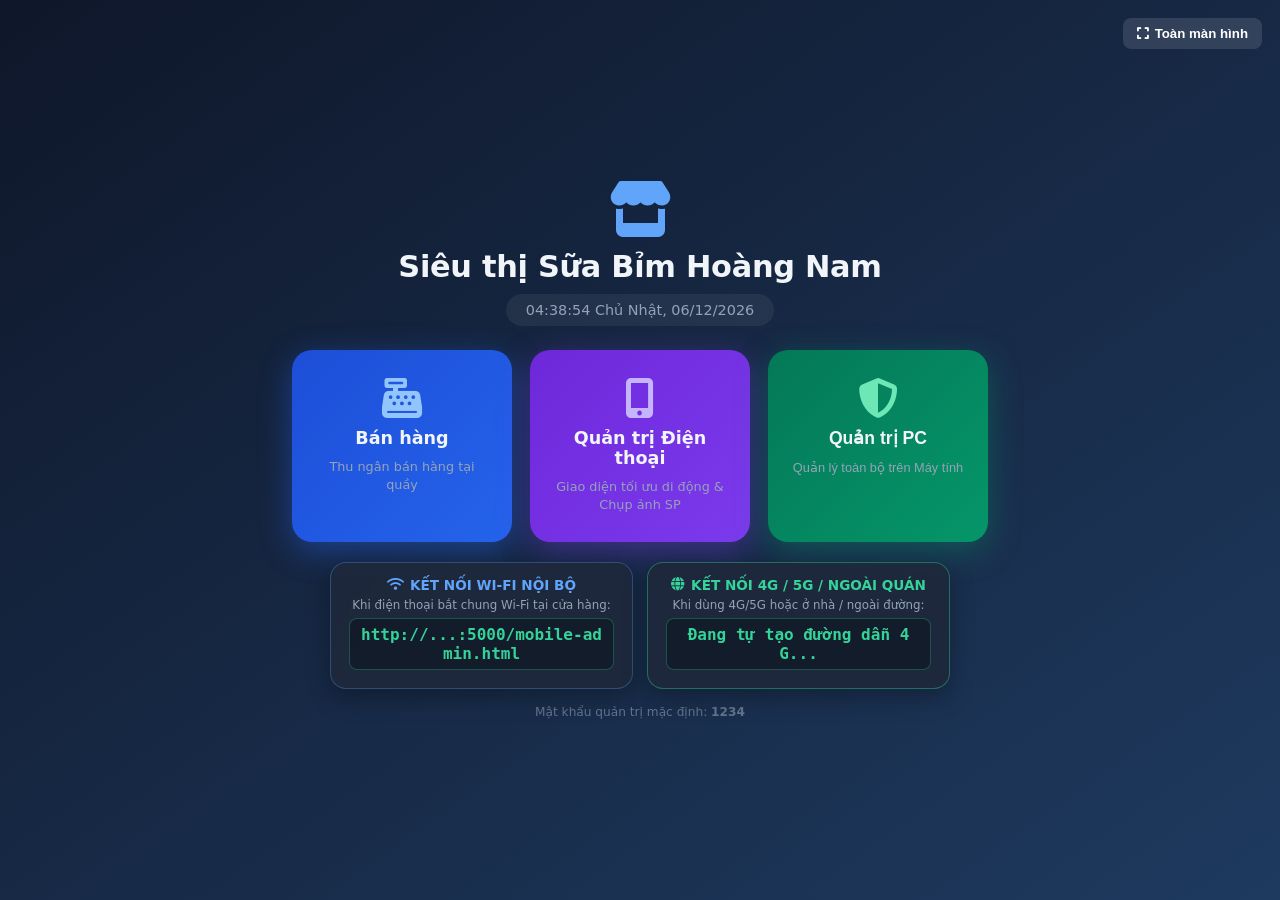
==== index.html @ cebfbf66 "Create index.html" ====
<!DOCTYPE html>
<html lang="vi">
<head>
  <meta charset="UTF-8"/>
  <meta name="viewport" content="width=device-width, initial-scale=1.0"/>
  <title>Siêu thị Sữa Bỉm Hoàng Nam - POS App</title>
  
  <!-- PWA Meta & Manifest -->
  <link rel="manifest" href="manifest.json"/>
  <meta name="theme-color" content="#1e293b"/>
  <link rel="apple-touch-icon" href="icons/icon.svg"/>
  <meta name="apple-mobile-web-app-capable" content="yes"/>
  <meta name="apple-mobile-web-app-status-bar-style" content="black-translucent"/>

  <link rel="stylesheet" href="https://cdnjs.cloudflare.com/ajax/libs/font-awesome/6.5.0/css/all.min.css"/>
  <style>
    *{margin:0;padding:0;box-sizing:border-box}
    body{font-family:'Segoe UI',system-ui,sans-serif;background:linear-gradient(145deg,#0f172a,#1e3a5f);min-height:100vh;display:flex;flex-direction:column;align-items:center;justify-content:center;color:#f1f5f9;padding:20px;position:relative}
    
    .top-actions { position: absolute; top: 18px; right: 18px; display: flex; gap: 10px; }
    .top-act-btn { background: rgba(255,255,255,.12); color: #fff; border: none; padding: 8px 14px; border-radius: 8px; font-size: .83rem; font-weight: 600; cursor: pointer; display: inline-flex; align-items: center; gap: 6px; backdrop-filter: blur(4px); transition: background .2s; }
    .top-act-btn:hover { background: rgba(255,255,255,.25); }

    .brand{text-align:center;margin-bottom:24px}
    .brand-icon{font-size:3.5rem;color:#60a5fa;margin-bottom:12px;display:block}
    .brand h1{font-size:1.9rem;font-weight:800;letter-spacing:-.3px;margin-bottom:6px}
    .brand .clock{font-size:.9rem;color:#94a3b8;background:rgba(255,255,255,.06);padding:8px 20px;border-radius:999px;display:inline-block;margin-top:4px}
    .cards{display:flex;gap:18px;flex-wrap:wrap;justify-content:center;margin-bottom:20px}
    .lcard{
      width:220px;padding:28px 22px;border-radius:20px;cursor:pointer;
      display:flex;flex-direction:column;align-items:center;gap:10px;text-align:center;
      transition:transform .22s,box-shadow .22s;text-decoration:none;border:none;
    }
    .lcard i{font-size:2.5rem}
    .lcard h2{font-size:1.1rem;font-weight:800;color:#f1f5f9}
    .lcard p{font-size:.8rem;color:#94a3b8;line-height:1.4}
    
    .lcard.pos{background:linear-gradient(135deg,#1d4ed8,#2563eb);box-shadow:0 8px 32px rgba(37,99,235,.45)}
    .lcard.pos i{color:#93c5fd}
    .lcard.pos:hover{transform:translateY(-6px);box-shadow:0 16px 40px rgba(37,99,235,.55)}
    
    .lcard.admin{background:linear-gradient(135deg,#047857,#059669);box-shadow:0 8px 32px rgba(5,150,105,.4)}
    .lcard.admin i{color:#6ee7b7}
    .lcard.admin:hover{transform:translateY(-6px);box-shadow:0 16px 40px rgba(5,150,105,.5)}

    .lcard.mobile-admin{background:linear-gradient(135deg,#6d28d9,#7c3aed);box-shadow:0 8px 32px rgba(124,58,237,.4)}
    .lcard.mobile-admin i{color:#c4b5fd}
    .lcard.mobile-admin:hover{transform:translateY(-6px);box-shadow:0 16px 40px rgba(124,58,237,.5)}

    /* NETWORK IP & 4G BANNER */
    .network-grid { display: grid; grid-template-columns: 1fr 1fr; gap: 14px; max-width: 620px; width: 100%; margin-bottom: 16px; }
    .network-banner {
      background: rgba(30,41,59,.9); border: 1.5px solid rgba(96,165,250,.3); border-radius: 16px;
      padding: 14px 18px; text-align: center; box-shadow: 0 8px 24px rgba(0,0,0,.3); backdrop-filter: blur(8px);
    }
    .network-banner-title { font-size: .85rem; font-weight: 700; color: #60a5fa; margin-bottom: 4px; display: flex; align-items: center; justify-content: center; gap: 6px; }
    .network-url-box { font-family: monospace; font-size: 1rem; font-weight: 800; color: #34d399; background: rgba(0,0,0,.3); padding: 6px 10px; border-radius: 8px; display: inline-block; margin: 4px 0; border: 1px solid rgba(52,211,153,.3); user-select: all; word-break: break-all; }
    .network-desc { font-size: .74rem; color: #94a3b8; line-height: 1.4; }

    .footer-note{font-size:.76rem;color:#64748b;text-align:center}

    /* Password overlay */
    .pass-overlay{position:fixed;inset:0;background:rgba(0,0,0,.65);display:none;align-items:center;justify-content:center;z-index:999;backdrop-filter:blur(4px)}
    .pass-overlay.open{display:flex}
    .pass-box{background:#1e293b;border:1px solid rgba(255,255,255,.12);border-radius:20px;padding:36px;width:100%;max-width:360px;text-align:center;box-shadow:0 24px 60px rgba(0,0,0,.5)}
    .pass-icon{width:64px;height:64px;background:rgba(5,150,105,.2);border-radius:50%;display:flex;align-items:center;justify-content:center;margin:0 auto 18px;font-size:1.6rem;color:#34d399}
    .pass-box h3{font-size:1.1rem;font-weight:700;margin-bottom:18px;color:#f1f5f9}
    .pass-box input{width:100%;padding:12px 16px;border-radius:10px;border:1.5px solid rgba(255,255,255,.15);background:rgba(255,255,255,.07);color:#f1f5f9;font-size:1rem;margin-bottom:8px;text-align:center;letter-spacing:4px;font-size:1.2rem}
    .pass-box input:focus{outline:none;border-color:#34d399}
    .pass-err{color:#f87171;font-size:.82rem;height:18px;margin-bottom:10px}
    .pass-btns{display:flex;gap:10px}
    .pass-btns button{flex:1;padding:11px;border-radius:99px;font-size:.9rem;font-weight:700;cursor:pointer;border:none;transition:opacity .18s}
    .pass-btns .cancel{background:rgba(255,255,255,.1);color:#94a3b8}
    .pass-btns .cancel:hover{background:rgba(255,255,255,.16)}
    .pass-btns .ok{background:#059669;color:#fff}
    .pass-btns .ok:hover{background:#047857}

    @media(max-width:600px){.network-grid{grid-template-columns:1fr}.cards{flex-direction:column}.lcard{width:100%;max-width:320px}}
  </style>
</head>
<body>

<div class="top-actions">
  <button class="top-act-btn" id="btnPwaInstall" onclick="triggerPwaInstall()" style="display:none;background:#2563eb;">
    <i class="fas fa-download"></i> Cài Đặt App
  </button>
  <button class="top-act-btn" onclick="toggleFullScreen()">
    <i class="fas fa-expand"></i> Toàn màn hình
  </button>
</div>

<div class="brand">
  <i class="fas fa-store brand-icon"></i>
  <h1 id="brandName">Siêu thị Sữa Bỉm Hoàng Nam</h1>
  <div class="clock" id="clock"></div>
</div>

<div class="cards">
  <a href="ban-hang.html" class="lcard pos">
    <i class="fas fa-cash-register"></i>
    <h2>Bán hàng</h2>
    <p>Thu ngân bán hàng tại quầy</p>
  </a>
  
  <a href="mobile-admin.html" class="lcard mobile-admin">
    <i class="fas fa-mobile-alt"></i>
    <h2>Quản trị Điện thoại</h2>
    <p>Giao diện tối ưu di động & Chụp ảnh SP</p>
  </a>

  <button class="lcard admin" id="adminBtn">
    <i class="fas fa-shield-alt"></i>
    <h2>Quản trị PC</h2>
    <p>Quản lý toàn bộ trên Máy tính</p>
  </button>
</div>

<!-- NETWORK IP & 4G/5G ONLINE LINK DISPLAY -->
<div class="network-grid">
  <div class="network-banner">
    <div class="network-banner-title"><i class="fas fa-wifi"></i> KẾT NỐI WI-FI NỘI BỘ</div>
    <div class="network-desc">Khi điện thoại bắt chung Wi-Fi tại cửa hàng:</div>
    <div class="network-url-box" id="wifiUrlBox">http://...:5000/mobile-admin.html</div>
  </div>

  <div class="network-banner" style="border-color:rgba(52,211,153,.4)">
    <div class="network-banner-title" style="color:#34d399"><i class="fas fa-globe"></i> KẾT NỐI 4G / 5G / NGOÀI QUÁN</div>
    <div class="network-desc">Khi dùng 4G/5G hoặc ở nhà / ngoài đường:</div>
    <div class="network-url-box" id="onlineUrlBox">Đang khởi tạo...</div>
  </div>
</div>

<div class="footer-note">
  Mật khẩu quản trị mặc định: <strong>1234</strong>
</div>

<!-- Password modal -->
<div class="pass-overlay" id="passOverlay">
  <div class="pass-box">
    <div class="pass-icon"><i class="fas fa-lock"></i></div>
    <h3>Nhập mật khẩu quản trị</h3>
    <input type="password" id="passInp" placeholder="••••" autocomplete="off" maxlength="32"/>
    <div class="pass-err" id="passErr"></div>
    <div class="pass-btns">
      <button class="cancel" id="passCancelBtn">Hủy</button>
      <button class="ok" id="passOkBtn"><i class="fas fa-unlock-alt"></i> Vào quản trị</button>
    </div>
  </div>
</div>

<script src="js/network-config.js"></script>
<script src="js/pwa-register.js"></script>
<script>
function renderNetworkUrls() {
  if (window.POS_NETWORK_IP) {
    document.getElementById('wifiUrlBox').textContent = `http://${window.POS_NETWORK_IP}:${window.POS_NETWORK_PORT || 5000}/mobile-admin.html`;
  }
  if (window.POS_ONLINE_URL) {
    document.getElementById('onlineUrlBox').textContent = `${window.POS_ONLINE_URL}/mobile-admin.html`;
  } else {
    document.getElementById('onlineUrlBox').textContent = 'Đang tự tạo đường dẫn 4G...';
  }
}
renderNetworkUrls();
setInterval(renderNetworkUrls, 2000);

// Load store name
try {
  const s = JSON.parse(localStorage.getItem('pos_set'));
  if (s?.name) document.getElementById('brandName').textContent = s.name;
} catch {}

// Clock
(function tick(){
  document.getElementById('clock').textContent = new Date().toLocaleString('vi-VN',{weekday:'long',day:'2-digit',month:'2-digit',year:'numeric',hour:'2-digit',minute:'2-digit',second:'2-digit'});
  setTimeout(tick, 1000);
})();

// Admin Pass Modal
document.getElementById('adminBtn').onclick = () => {
  document.getElementById('passOverlay').classList.add('open');
  document.getElementById('passInp').value = '';
  document.getElementById('passErr').textContent = '';
  setTimeout(() => document.getElementById('passInp').focus(), 80);
};
document.getElementById('passCancelBtn').onclick = () => document.getElementById('passOverlay').classList.remove('open');
document.getElementById('passInp').addEventListener('keydown', e => { if(e.key==='Enter') checkPass(); });
document.getElementById('passOkBtn').onclick = checkPass;

function checkPass() {
  const val = document.getElementById('passInp').value;
  let stored = '1234';
  try { const s = JSON.parse(localStorage.getItem('pos_set')); if(s?.adminPass) stored = s.adminPass; } catch {}
  if (val === stored) {
    sessionStorage.setItem('pos_auth', 'ok_' + Date.now());
    window.location.href = 'quan-tri.html';
  } else {
    document.getElementById('passErr').textContent = '❌ Mật khẩu không đúng!';
    document.getElementById('passInp').value = '';
    document.getElementById('passInp').focus();
  }
}
</script>
</body>
</html>
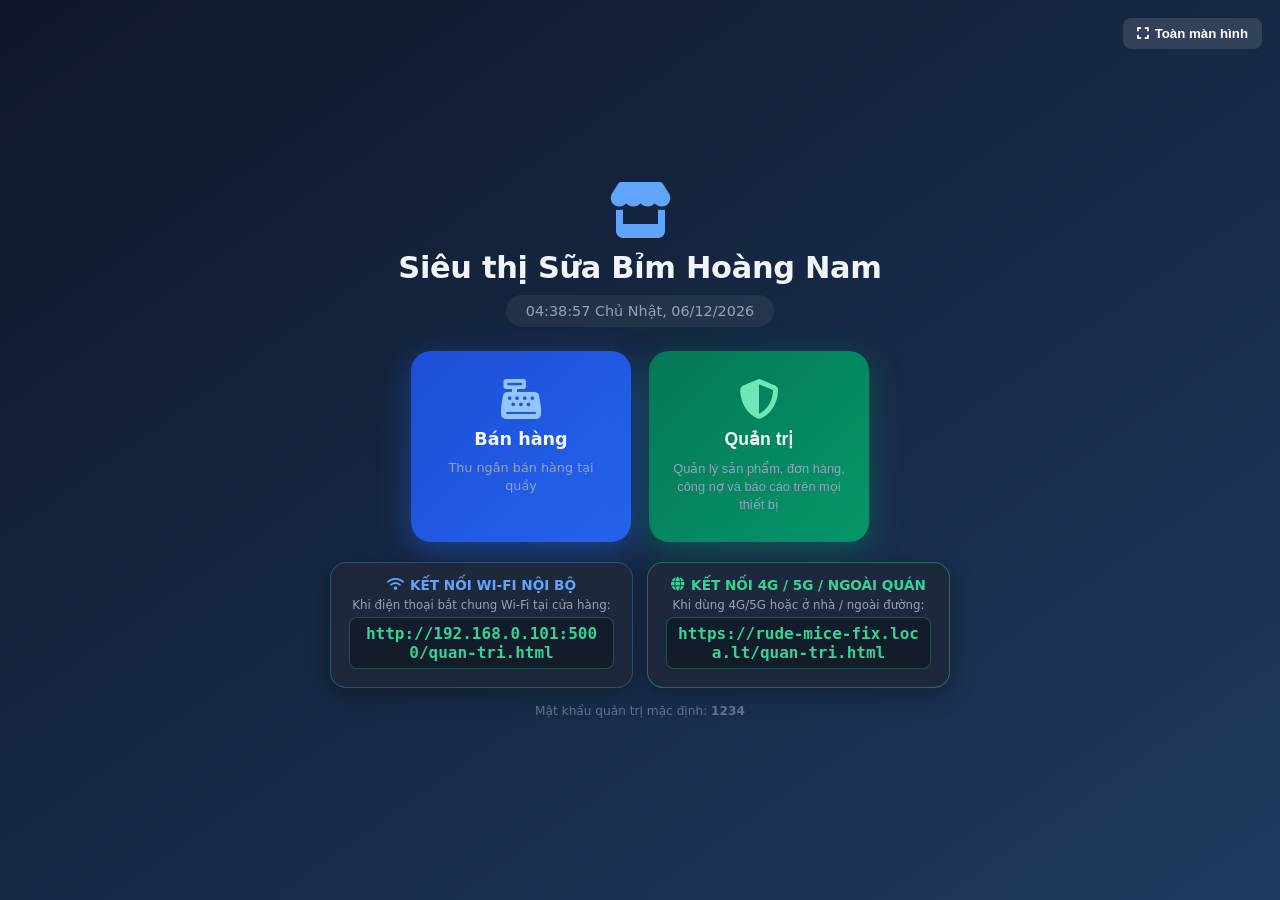
==== commit 79ae2ebd: "gộp mobile với pc vào làm một" ====
--- a/index.html
+++ b/index.html
@@ -42,10 +42,6 @@
     .lcard.admin{background:linear-gradient(135deg,#047857,#059669);box-shadow:0 8px 32px rgba(5,150,105,.4)}
     .lcard.admin i{color:#6ee7b7}
     .lcard.admin:hover{transform:translateY(-6px);box-shadow:0 16px 40px rgba(5,150,105,.5)}
-
-    .lcard.mobile-admin{background:linear-gradient(135deg,#6d28d9,#7c3aed);box-shadow:0 8px 32px rgba(124,58,237,.4)}
-    .lcard.mobile-admin i{color:#c4b5fd}
-    .lcard.mobile-admin:hover{transform:translateY(-6px);box-shadow:0 16px 40px rgba(124,58,237,.5)}
 
     /* NETWORK IP & 4G BANNER */
     .network-grid { display: grid; grid-template-columns: 1fr 1fr; gap: 14px; max-width: 620px; width: 100%; margin-bottom: 16px; }
@@ -102,16 +98,10 @@
     <p>Thu ngân bán hàng tại quầy</p>
   </a>
   
-  <a href="mobile-admin.html" class="lcard mobile-admin">
-    <i class="fas fa-mobile-alt"></i>
-    <h2>Quản trị Điện thoại</h2>
-    <p>Giao diện tối ưu di động & Chụp ảnh SP</p>
-  </a>
-
   <button class="lcard admin" id="adminBtn">
     <i class="fas fa-shield-alt"></i>
-    <h2>Quản trị PC</h2>
-    <p>Quản lý toàn bộ trên Máy tính</p>
+    <h2>Quản trị</h2>
+    <p>Quản lý sản phẩm, đơn hàng, công nợ và báo cáo trên mọi thiết bị</p>
   </button>
 </div>
 
@@ -120,7 +110,7 @@
   <div class="network-banner">
     <div class="network-banner-title"><i class="fas fa-wifi"></i> KẾT NỐI WI-FI NỘI BỘ</div>
     <div class="network-desc">Khi điện thoại bắt chung Wi-Fi tại cửa hàng:</div>
-    <div class="network-url-box" id="wifiUrlBox">http://...:5000/mobile-admin.html</div>
+    <div class="network-url-box" id="wifiUrlBox">http://...:5000/quan-tri.html</div>
   </div>
 
   <div class="network-banner" style="border-color:rgba(52,211,153,.4)">
@@ -153,10 +143,10 @@
 <script>
 function renderNetworkUrls() {
   if (window.POS_NETWORK_IP) {
-    document.getElementById('wifiUrlBox').textContent = `http://${window.POS_NETWORK_IP}:${window.POS_NETWORK_PORT || 5000}/mobile-admin.html`;
+    document.getElementById('wifiUrlBox').textContent = `http://${window.POS_NETWORK_IP}:${window.POS_NETWORK_PORT || 5000}/quan-tri.html`;
   }
   if (window.POS_ONLINE_URL) {
-    document.getElementById('onlineUrlBox').textContent = `${window.POS_ONLINE_URL}/mobile-admin.html`;
+    document.getElementById('onlineUrlBox').textContent = `${window.POS_ONLINE_URL}/quan-tri.html`;
   } else {
     document.getElementById('onlineUrlBox').textContent = 'Đang tự tạo đường dẫn 4G...';
   }
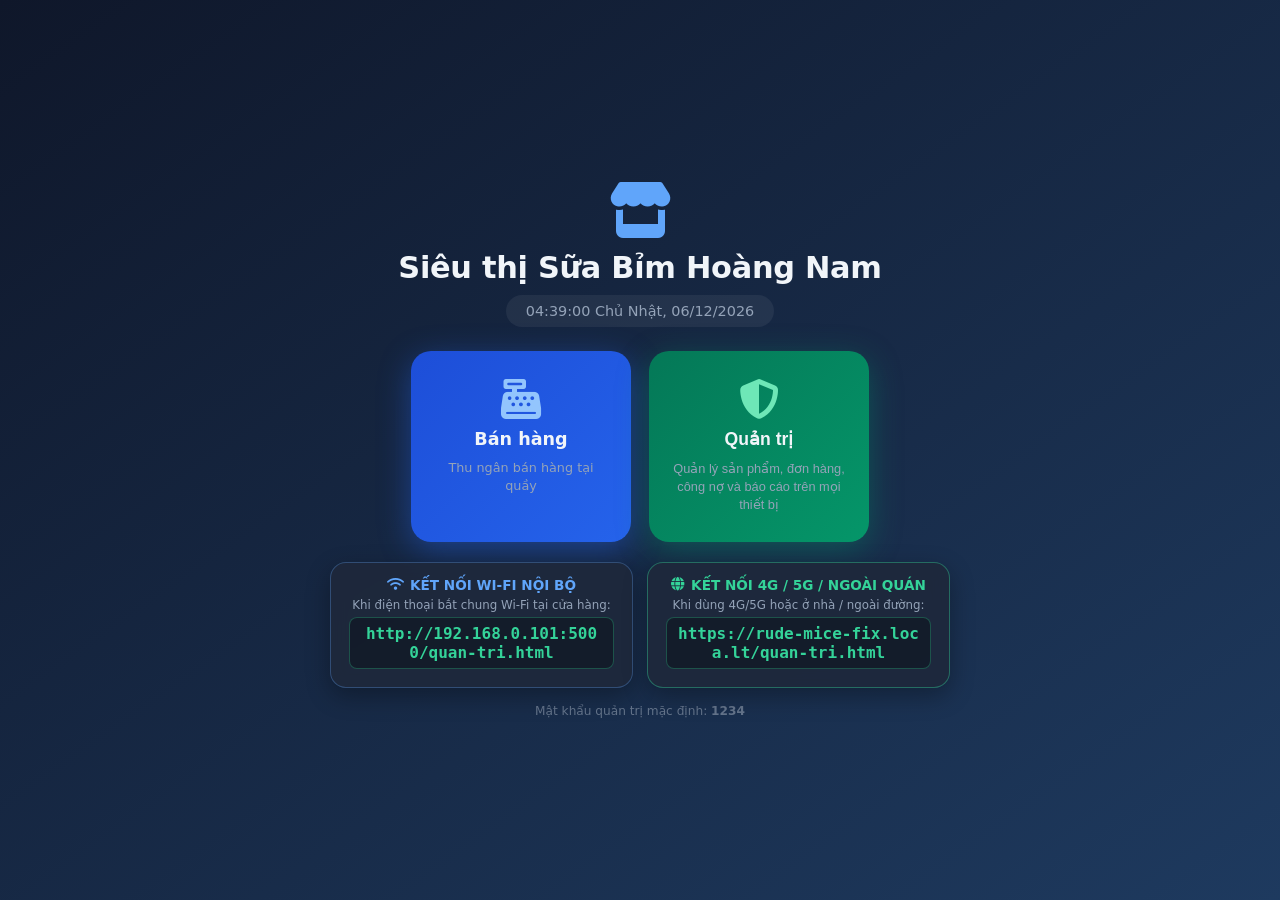
==== commit 33e62617: "fix lại giao diện cho mobile và thêm chức năng quét mã vạch cho mobile" ====
--- a/index.html
+++ b/index.html
@@ -79,9 +79,6 @@
 <div class="top-actions">
   <button class="top-act-btn" id="btnPwaInstall" onclick="triggerPwaInstall()" style="display:none;background:#2563eb;">
     <i class="fas fa-download"></i> Cài Đặt App
-  </button>
-  <button class="top-act-btn" onclick="toggleFullScreen()">
-    <i class="fas fa-expand"></i> Toàn màn hình
   </button>
 </div>
 
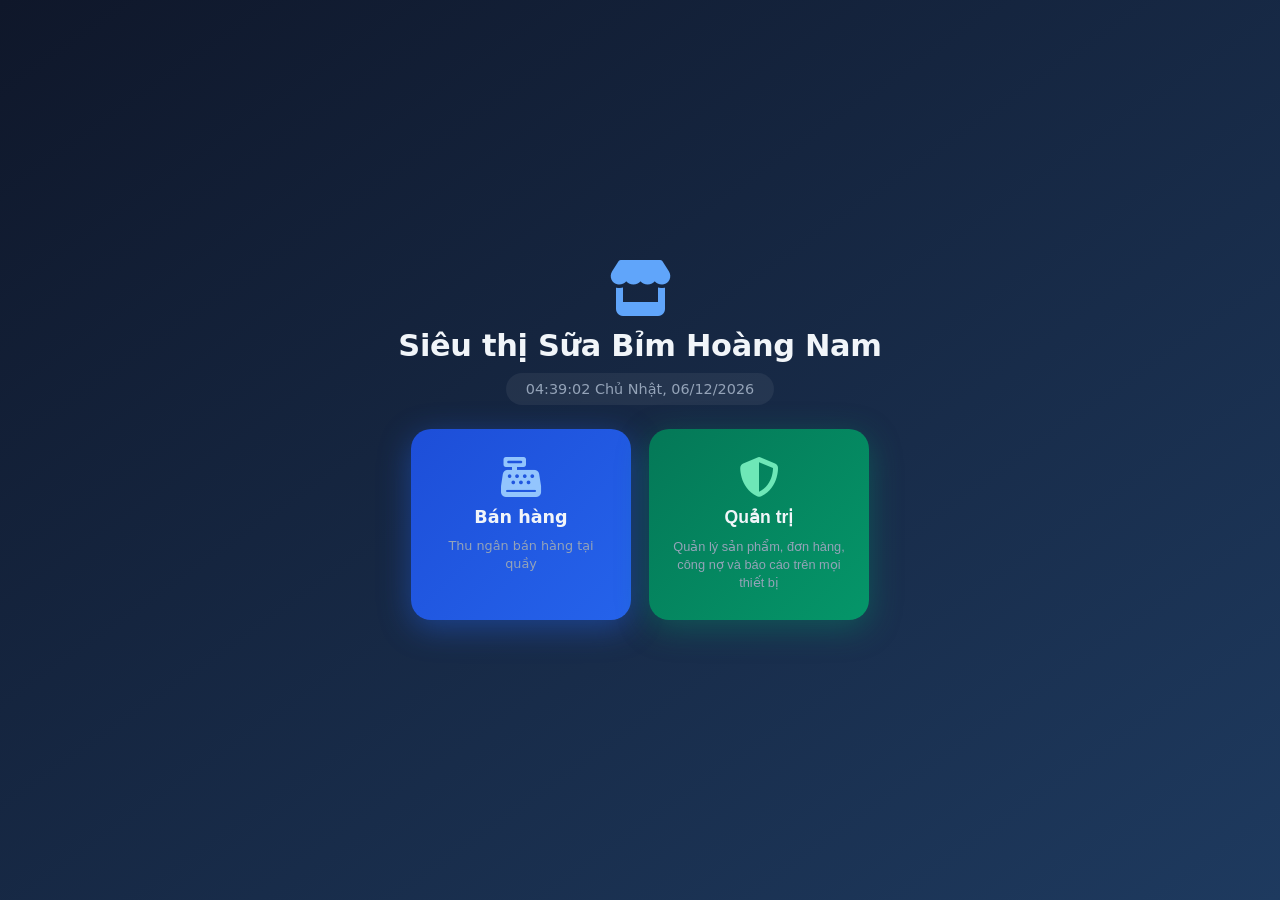
==== commit 173d8317: "bỏ api kho ảnh" ====
--- a/index.html
+++ b/index.html
@@ -43,18 +43,6 @@
     .lcard.admin i{color:#6ee7b7}
     .lcard.admin:hover{transform:translateY(-6px);box-shadow:0 16px 40px rgba(5,150,105,.5)}
 
-    /* NETWORK IP & 4G BANNER */
-    .network-grid { display: grid; grid-template-columns: 1fr 1fr; gap: 14px; max-width: 620px; width: 100%; margin-bottom: 16px; }
-    .network-banner {
-      background: rgba(30,41,59,.9); border: 1.5px solid rgba(96,165,250,.3); border-radius: 16px;
-      padding: 14px 18px; text-align: center; box-shadow: 0 8px 24px rgba(0,0,0,.3); backdrop-filter: blur(8px);
-    }
-    .network-banner-title { font-size: .85rem; font-weight: 700; color: #60a5fa; margin-bottom: 4px; display: flex; align-items: center; justify-content: center; gap: 6px; }
-    .network-url-box { font-family: monospace; font-size: 1rem; font-weight: 800; color: #34d399; background: rgba(0,0,0,.3); padding: 6px 10px; border-radius: 8px; display: inline-block; margin: 4px 0; border: 1px solid rgba(52,211,153,.3); user-select: all; word-break: break-all; }
-    .network-desc { font-size: .74rem; color: #94a3b8; line-height: 1.4; }
-
-    .footer-note{font-size:.76rem;color:#64748b;text-align:center}
-
     /* Password overlay */
     .pass-overlay{position:fixed;inset:0;background:rgba(0,0,0,.65);display:none;align-items:center;justify-content:center;z-index:999;backdrop-filter:blur(4px)}
     .pass-overlay.open{display:flex}
@@ -71,7 +59,7 @@
     .pass-btns .ok{background:#059669;color:#fff}
     .pass-btns .ok:hover{background:#047857}
 
-    @media(max-width:600px){.network-grid{grid-template-columns:1fr}.cards{flex-direction:column}.lcard{width:100%;max-width:320px}}
+    @media(max-width:600px){.cards{flex-direction:column}.lcard{width:100%;max-width:320px}}
   </style>
 </head>
 <body>
@@ -102,25 +90,6 @@
   </button>
 </div>
 
-<!-- NETWORK IP & 4G/5G ONLINE LINK DISPLAY -->
-<div class="network-grid">
-  <div class="network-banner">
-    <div class="network-banner-title"><i class="fas fa-wifi"></i> KẾT NỐI WI-FI NỘI BỘ</div>
-    <div class="network-desc">Khi điện thoại bắt chung Wi-Fi tại cửa hàng:</div>
-    <div class="network-url-box" id="wifiUrlBox">http://...:5000/quan-tri.html</div>
-  </div>
-
-  <div class="network-banner" style="border-color:rgba(52,211,153,.4)">
-    <div class="network-banner-title" style="color:#34d399"><i class="fas fa-globe"></i> KẾT NỐI 4G / 5G / NGOÀI QUÁN</div>
-    <div class="network-desc">Khi dùng 4G/5G hoặc ở nhà / ngoài đường:</div>
-    <div class="network-url-box" id="onlineUrlBox">Đang khởi tạo...</div>
-  </div>
-</div>
-
-<div class="footer-note">
-  Mật khẩu quản trị mặc định: <strong>1234</strong>
-</div>
-
 <!-- Password modal -->
 <div class="pass-overlay" id="passOverlay">
   <div class="pass-box">
@@ -135,22 +104,8 @@
   </div>
 </div>
 
-<script src="js/network-config.js"></script>
 <script src="js/pwa-register.js"></script>
 <script>
-function renderNetworkUrls() {
-  if (window.POS_NETWORK_IP) {
-    document.getElementById('wifiUrlBox').textContent = `http://${window.POS_NETWORK_IP}:${window.POS_NETWORK_PORT || 5000}/quan-tri.html`;
-  }
-  if (window.POS_ONLINE_URL) {
-    document.getElementById('onlineUrlBox').textContent = `${window.POS_ONLINE_URL}/quan-tri.html`;
-  } else {
-    document.getElementById('onlineUrlBox').textContent = 'Đang tự tạo đường dẫn 4G...';
-  }
-}
-renderNetworkUrls();
-setInterval(renderNetworkUrls, 2000);
-
 // Load store name
 try {
   const s = JSON.parse(localStorage.getItem('pos_set'));
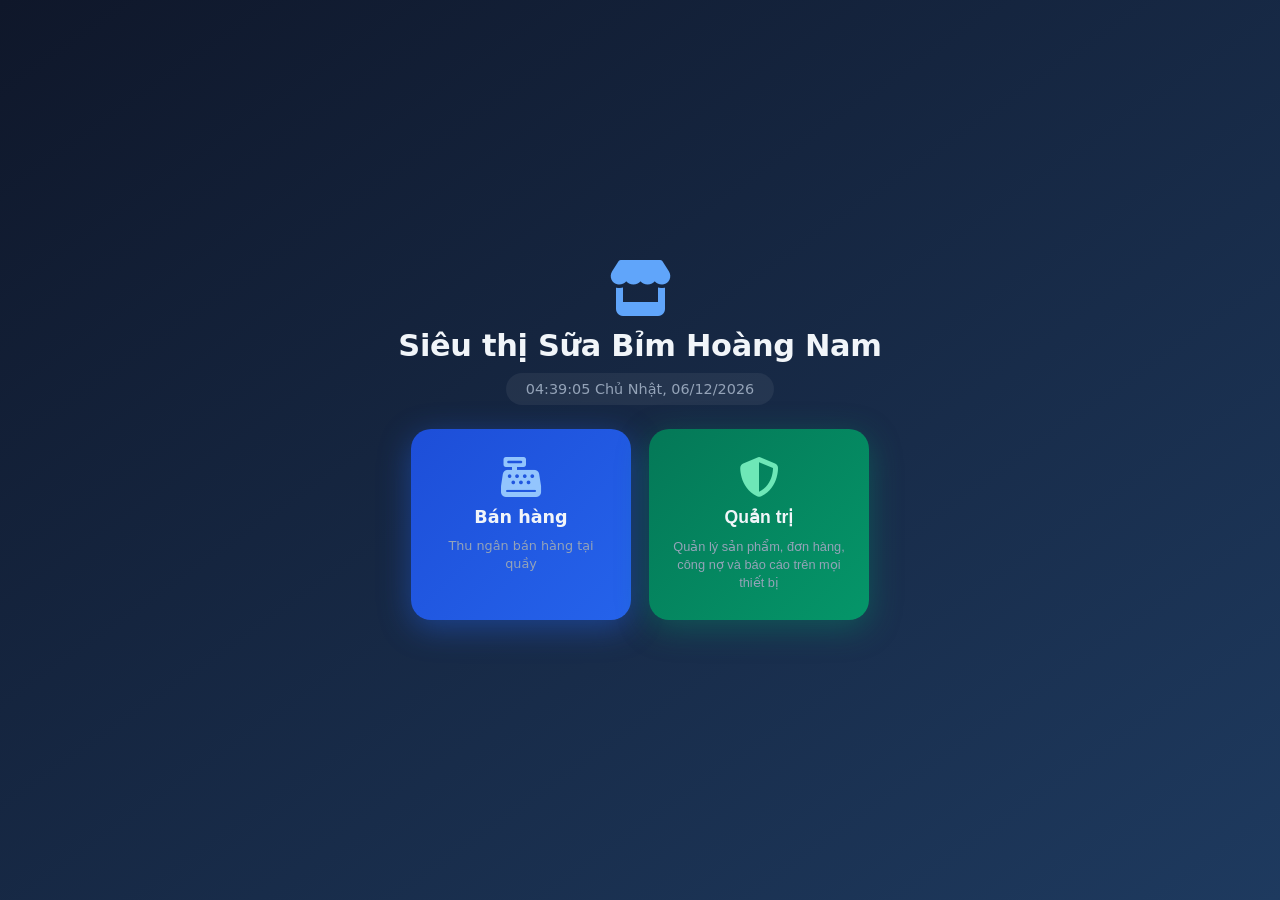
==== commit e232784e: "hường dẫn ios" ====
--- a/index.html
+++ b/index.html
@@ -8,8 +8,9 @@
   <!-- PWA Meta & Manifest -->
   <link rel="manifest" href="manifest.json"/>
   <meta name="theme-color" content="#1e293b"/>
-  <link rel="apple-touch-icon" href="icons/icon.svg"/>
+  <link rel="apple-touch-icon" sizes="180x180" href="icons/apple-touch-icon.png"/>
   <meta name="apple-mobile-web-app-capable" content="yes"/>
+  <meta name="apple-mobile-web-app-title" content="Hoàng Nam POS"/>
   <meta name="apple-mobile-web-app-status-bar-style" content="black-translucent"/>
 
   <link rel="stylesheet" href="https://cdnjs.cloudflare.com/ajax/libs/font-awesome/6.5.0/css/all.min.css"/>
